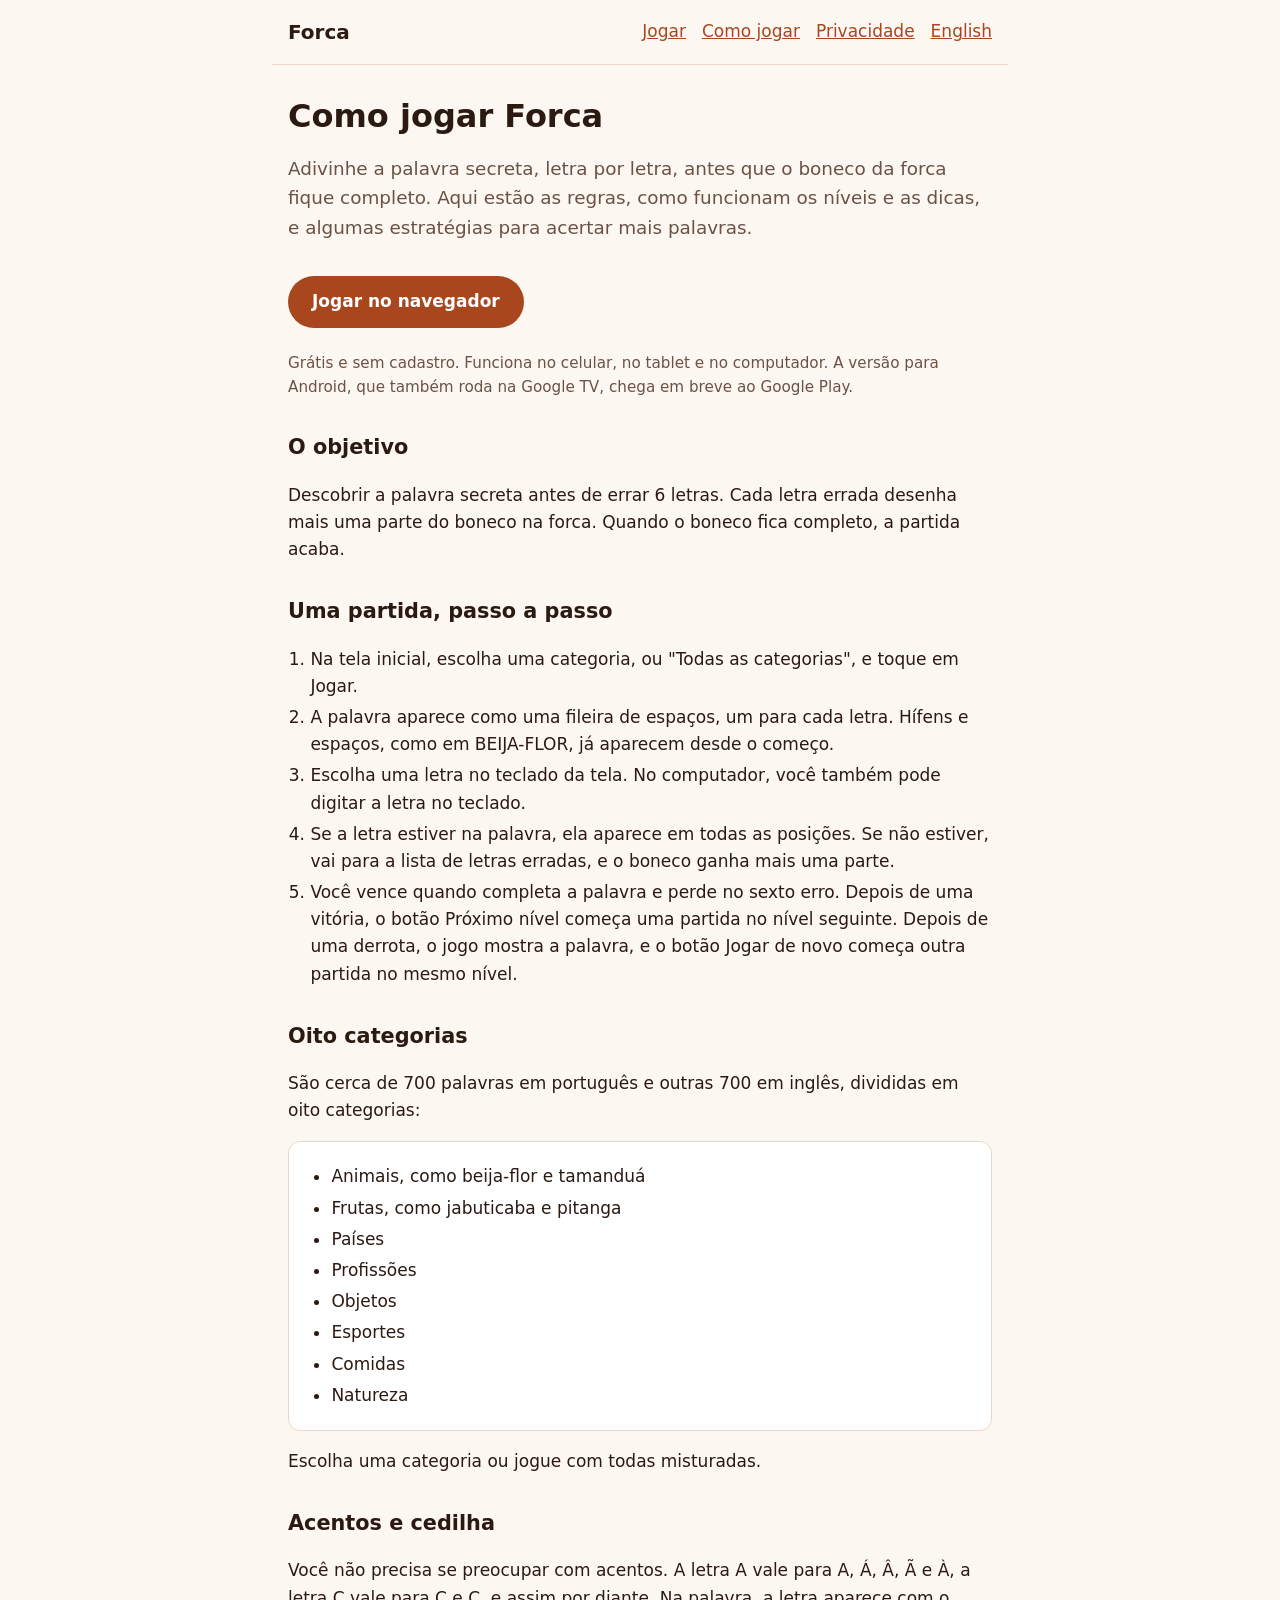
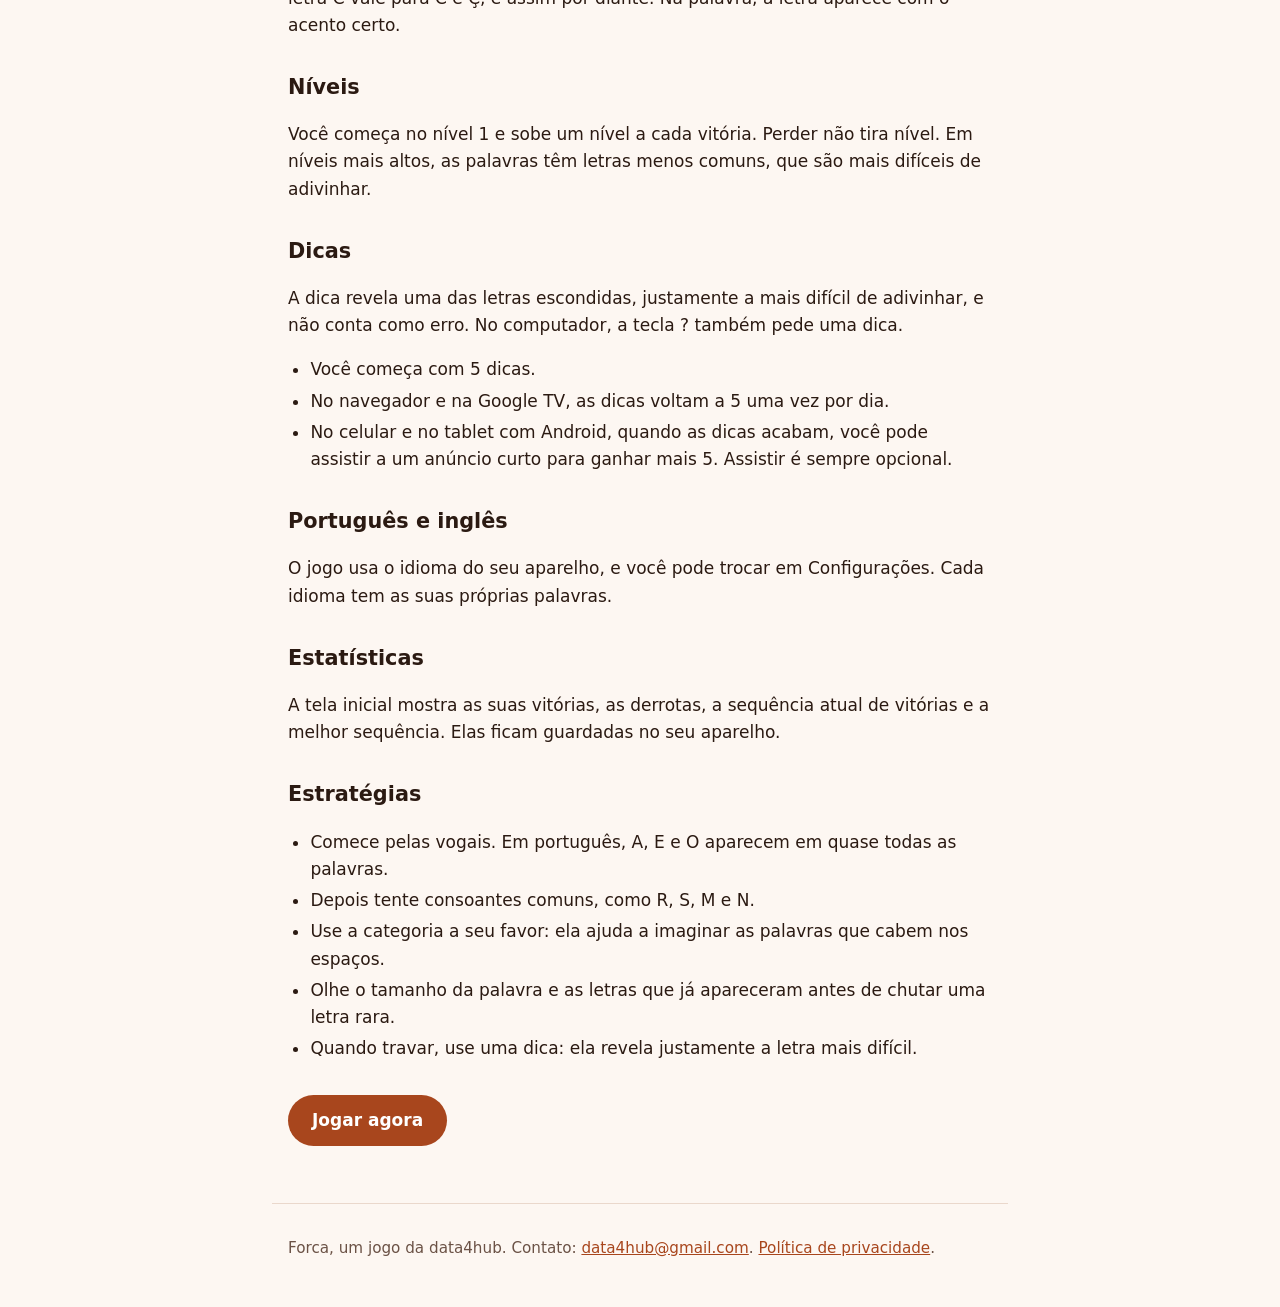
==== forca/como-jogar/index.html @ 8bf96749 "Publish the site" ====
<!doctype html>
<html lang="pt-BR">
<head>
  <meta charset="utf-8">
  <meta name="viewport" content="width=device-width, initial-scale=1">
  <title>Como jogar Forca: regras, níveis e dicas</title>
  <meta name="description" content="Forca é o jogo da forca em português e inglês, com níveis e dicas. As regras, as categorias e estratégias para acertar mais palavras. Jogue grátis no navegador, sem cadastro.">
  <link rel="canonical" href="https://data4hub.github.io/forca/como-jogar/">
  <link rel="alternate" hreflang="pt-BR" href="https://data4hub.github.io/forca/como-jogar/">
  <link rel="alternate" hreflang="en" href="https://data4hub.github.io/forca/en/how-to-play/">
  <link rel="icon" type="image/png" href="/forca/favicon.png">
  <link rel="stylesheet" href="/forca/style.css">
  <meta name="google-adsense-account" content="ca-pub-9574134424764101">
</head>
<body>
  <header>
    <a class="brand" href="/forca/">Forca</a>
    <nav>
      <a href="/forca/">Jogar</a>
      <a href="/forca/como-jogar/" aria-current="page">Como jogar</a>
      <a href="/forca/privacidade/">Privacidade</a>
      <a href="/forca/en/how-to-play/" hreflang="en" lang="en">English</a>
    </nav>
  </header>
  <main>
    <h1>Como jogar Forca</h1>
    <p class="lead">Adivinhe a palavra secreta, letra por letra, antes que o boneco da forca fique completo. Aqui estão as regras, como funcionam os níveis e as dicas, e algumas estratégias para acertar mais palavras.</p>
    <a class="play" href="/forca/">Jogar no navegador</a>
    <p class="note">Grátis e sem cadastro. Funciona no celular, no tablet e no computador. A versão para Android, que também roda na Google TV, chega em breve ao Google Play.</p>

    <h2>O objetivo</h2>
    <p>Descobrir a palavra secreta antes de errar 6 letras. Cada letra errada desenha mais uma parte do boneco na forca. Quando o boneco fica completo, a partida acaba.</p>

    <h2>Uma partida, passo a passo</h2>
    <ol>
      <li>Na tela inicial, escolha uma categoria, ou "Todas as categorias", e toque em Jogar.</li>
      <li>A palavra aparece como uma fileira de espaços, um para cada letra. Hífens e espaços, como em BEIJA-FLOR, já aparecem desde o começo.</li>
      <li>Escolha uma letra no teclado da tela. No computador, você também pode digitar a letra no teclado.</li>
      <li>Se a letra estiver na palavra, ela aparece em todas as posições. Se não estiver, vai para a lista de letras erradas, e o boneco ganha mais uma parte.</li>
      <li>Você vence quando completa a palavra e perde no sexto erro. Depois de uma vitória, o botão Próximo nível começa uma partida no nível seguinte. Depois de uma derrota, o jogo mostra a palavra, e o botão Jogar de novo começa outra partida no mesmo nível.</li>
    </ol>

    <h2>Oito categorias</h2>
    <p>São cerca de 700 palavras em português e outras 700 em inglês, divididas em oito categorias:</p>
    <div class="card">
      <ul>
        <li>Animais, como beija-flor e tamanduá</li>
        <li>Frutas, como jabuticaba e pitanga</li>
        <li>Países</li>
        <li>Profissões</li>
        <li>Objetos</li>
        <li>Esportes</li>
        <li>Comidas</li>
        <li>Natureza</li>
      </ul>
    </div>
    <p>Escolha uma categoria ou jogue com todas misturadas.</p>

    <h2>Acentos e cedilha</h2>
    <p>Você não precisa se preocupar com acentos. A letra A vale para A, Á, Â, Ã e À, a letra C vale para C e Ç, e assim por diante. Na palavra, a letra aparece com o acento certo.</p>

    <h2>Níveis</h2>
    <p>Você começa no nível 1 e sobe um nível a cada vitória. Perder não tira nível. Em níveis mais altos, as palavras têm letras menos comuns, que são mais difíceis de adivinhar.</p>

    <h2>Dicas</h2>
    <p>A dica revela uma das letras escondidas, justamente a mais difícil de adivinhar, e não conta como erro. No computador, a tecla ? também pede uma dica.</p>
    <ul>
      <li>Você começa com 5 dicas.</li>
      <li>No navegador e na Google TV, as dicas voltam a 5 uma vez por dia.</li>
      <li>No celular e no tablet com Android, quando as dicas acabam, você pode assistir a um anúncio curto para ganhar mais 5. Assistir é sempre opcional.</li>
    </ul>

    <h2>Português e inglês</h2>
    <p>O jogo usa o idioma do seu aparelho, e você pode trocar em Configurações. Cada idioma tem as suas próprias palavras.</p>

    <h2>Estatísticas</h2>
    <p>A tela inicial mostra as suas vitórias, as derrotas, a sequência atual de vitórias e a melhor sequência. Elas ficam guardadas no seu aparelho.</p>

    <h2>Estratégias</h2>
    <ul>
      <li>Comece pelas vogais. Em português, A, E e O aparecem em quase todas as palavras.</li>
      <li>Depois tente consoantes comuns, como R, S, M e N.</li>
      <li>Use a categoria a seu favor: ela ajuda a imaginar as palavras que cabem nos espaços.</li>
      <li>Olhe o tamanho da palavra e as letras que já apareceram antes de chutar uma letra rara.</li>
      <li>Quando travar, use uma dica: ela revela justamente a letra mais difícil.</li>
    </ul>

    <p><a class="play" href="/forca/">Jogar agora</a></p>
  </main>
  <footer>
    <p>Forca, um jogo da data4hub. Contato: <a href="mailto:data4hub@gmail.com">data4hub@gmail.com</a>. <a href="/forca/privacidade/">Política de privacidade</a>.</p>
  </footer>
</body>
</html>
---- forca/style.css ----
/* The pages around the Forca web game: how to play and the privacy policy,
   in Portuguese and English, and the site's error page. */

:root {
  color-scheme: light dark;
  --bg: #fdf7f2;
  --surface: #ffffff;
  --text: #2b1a12;
  --muted: #6b5246;
  --accent: #a8461d;
  --accent-text: #ffffff;
  --border: #ead8cc;
}

@media (prefers-color-scheme: dark) {
  :root {
    --bg: #1e140f;
    --surface: #2a1d16;
    --text: #f6ebe4;
    --muted: #cdb4a6;
    --accent: #f08b5a;
    --accent-text: #2b1206;
    --border: #4a362b;
  }
}

* {
  box-sizing: border-box;
}

body {
  margin: 0;
  background: var(--bg);
  color: var(--text);
  font: 17px/1.6 system-ui, -apple-system, "Segoe UI", Roboto, sans-serif;
}

a {
  color: var(--accent);
}

header,
main,
footer {
  max-width: 46rem;
  margin: 0 auto;
  padding: 0 16px;
}

header {
  display: flex;
  flex-wrap: wrap;
  align-items: center;
  justify-content: space-between;
  gap: 8px 16px;
  padding-top: 16px;
  padding-bottom: 16px;
  border-bottom: 1px solid var(--border);
}

.brand {
  color: var(--text);
  font-weight: 700;
  font-size: 1.25rem;
  text-decoration: none;
}

nav {
  display: flex;
  flex-wrap: wrap;
  gap: 4px 16px;
}

main {
  padding-top: 8px;
  padding-bottom: 32px;
}

h1 {
  font-size: 2rem;
  line-height: 1.2;
  margin: 24px 0 8px;
}

h2 {
  font-size: 1.3rem;
  margin: 32px 0 8px;
}

.lead {
  font-size: 1.15rem;
  color: var(--muted);
}

.play {
  display: inline-block;
  margin: 16px 0 8px;
  padding: 12px 24px;
  border-radius: 999px;
  background: var(--accent);
  color: var(--accent-text);
  font-weight: 700;
  text-decoration: none;
}

.note {
  color: var(--muted);
  font-size: 0.95rem;
}

.card {
  background: var(--surface);
  border: 1px solid var(--border);
  border-radius: 12px;
  padding: 4px 20px;
  margin: 16px 0;
}

ul,
ol {
  padding-left: 1.4rem;
}

li + li {
  margin-top: 4px;
}

footer {
  padding-top: 16px;
  padding-bottom: 32px;
  border-top: 1px solid var(--border);
  color: var(--muted);
  font-size: 0.95rem;
}

.policy + .policy {
  margin-top: 48px;
  padding-top: 8px;
  border-top: 1px solid var(--border);
}

.policy p,
.policy li {
  overflow-wrap: anywhere;
}
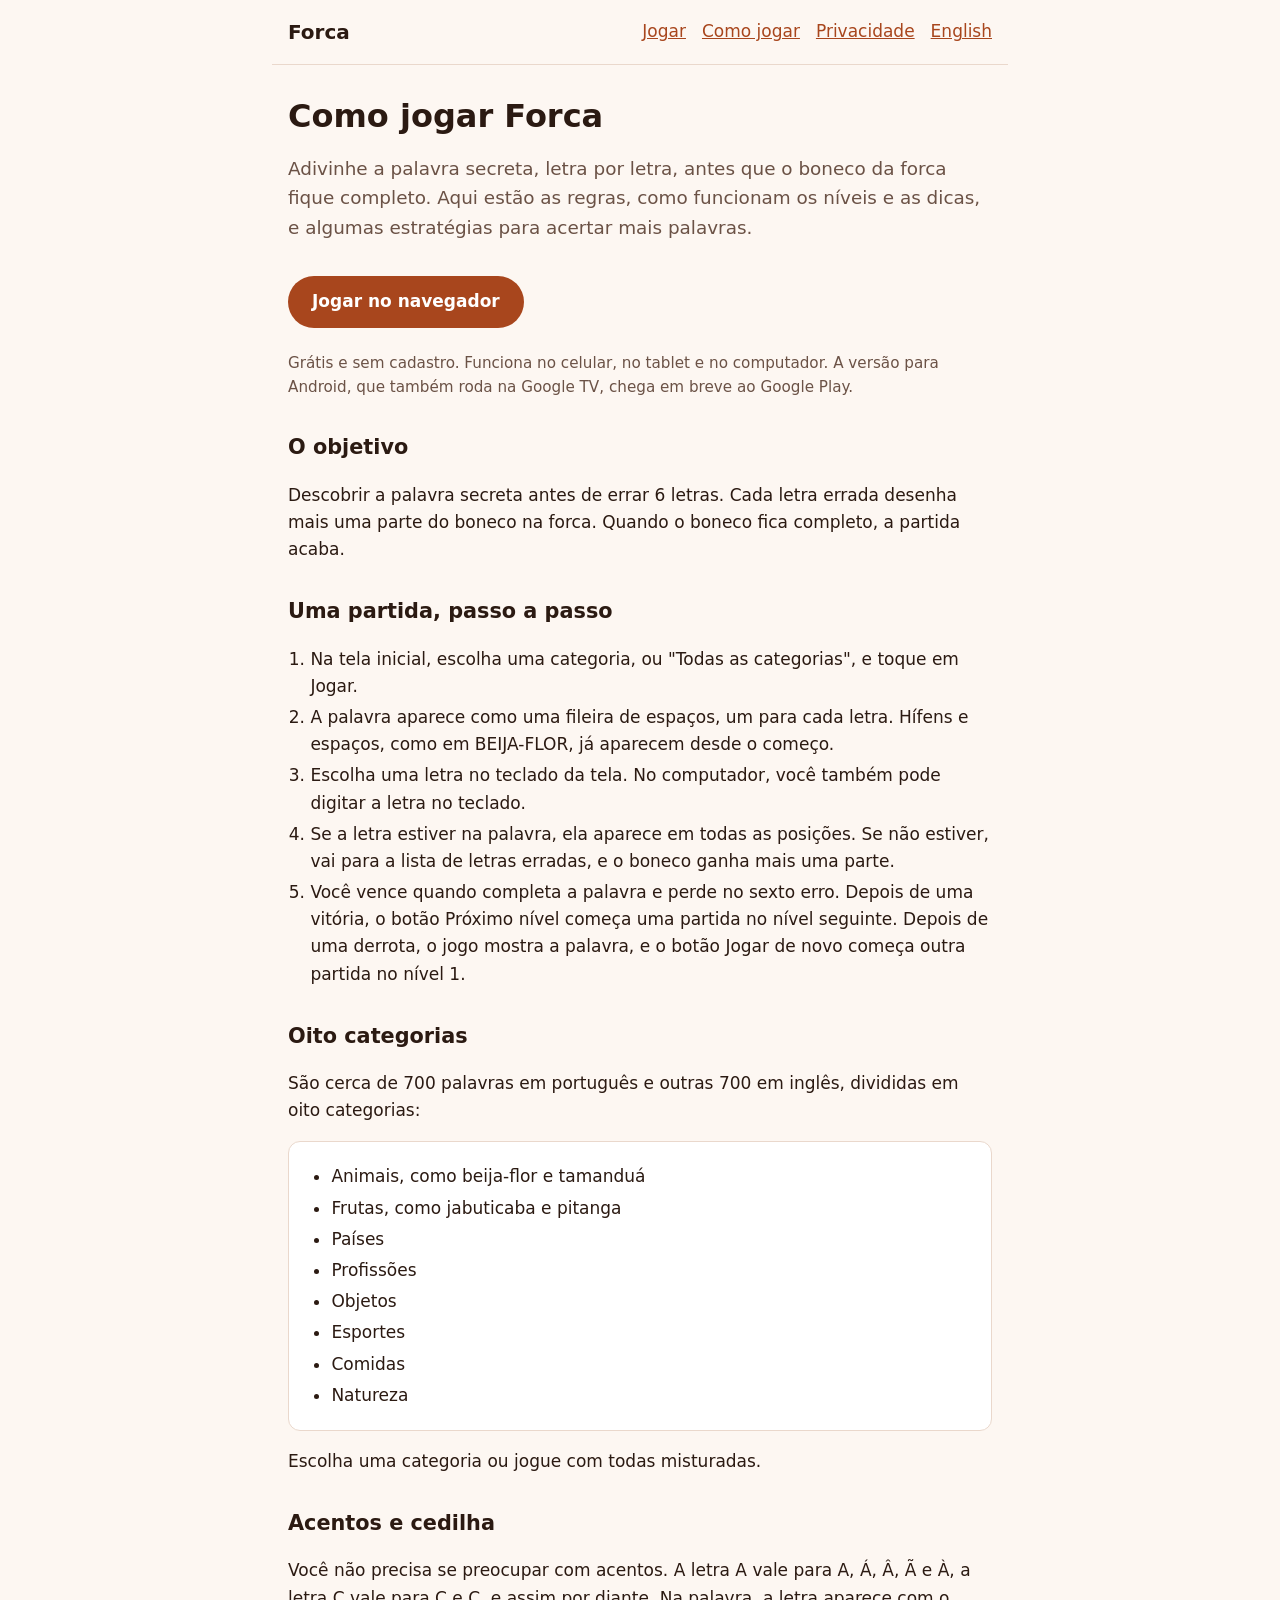
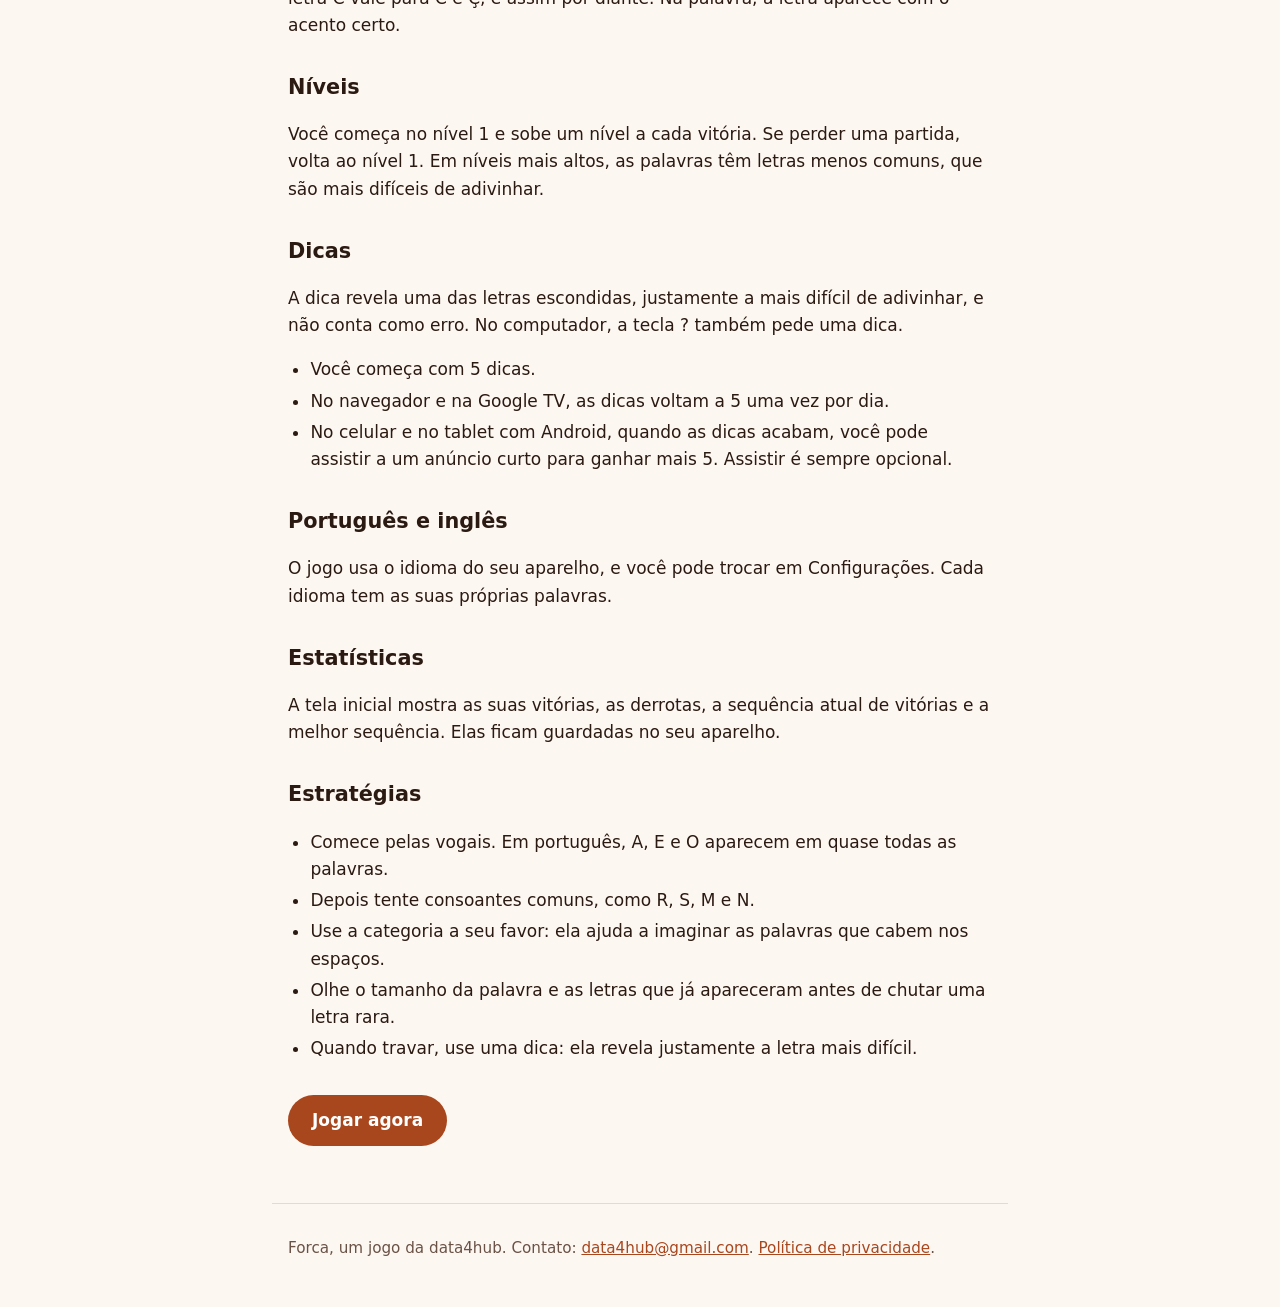
==== commit 21d17337: "Publish the site" ====
--- a/forca/como-jogar/index.html
+++ b/forca/como-jogar/index.html
@@ -37,7 +37,7 @@
       <li>A palavra aparece como uma fileira de espaços, um para cada letra. Hífens e espaços, como em BEIJA-FLOR, já aparecem desde o começo.</li>
       <li>Escolha uma letra no teclado da tela. No computador, você também pode digitar a letra no teclado.</li>
       <li>Se a letra estiver na palavra, ela aparece em todas as posições. Se não estiver, vai para a lista de letras erradas, e o boneco ganha mais uma parte.</li>
-      <li>Você vence quando completa a palavra e perde no sexto erro. Depois de uma vitória, o botão Próximo nível começa uma partida no nível seguinte. Depois de uma derrota, o jogo mostra a palavra, e o botão Jogar de novo começa outra partida no mesmo nível.</li>
+      <li>Você vence quando completa a palavra e perde no sexto erro. Depois de uma vitória, o botão Próximo nível começa uma partida no nível seguinte. Depois de uma derrota, o jogo mostra a palavra, e o botão Jogar de novo começa outra partida no nível 1.</li>
     </ol>
 
     <h2>Oito categorias</h2>
@@ -60,7 +60,7 @@
     <p>Você não precisa se preocupar com acentos. A letra A vale para A, Á, Â, Ã e À, a letra C vale para C e Ç, e assim por diante. Na palavra, a letra aparece com o acento certo.</p>
 
     <h2>Níveis</h2>
-    <p>Você começa no nível 1 e sobe um nível a cada vitória. Perder não tira nível. Em níveis mais altos, as palavras têm letras menos comuns, que são mais difíceis de adivinhar.</p>
+    <p>Você começa no nível 1 e sobe um nível a cada vitória. Se perder uma partida, volta ao nível 1. Em níveis mais altos, as palavras têm letras menos comuns, que são mais difíceis de adivinhar.</p>
 
     <h2>Dicas</h2>
     <p>A dica revela uma das letras escondidas, justamente a mais difícil de adivinhar, e não conta como erro. No computador, a tecla ? também pede uma dica.</p>
